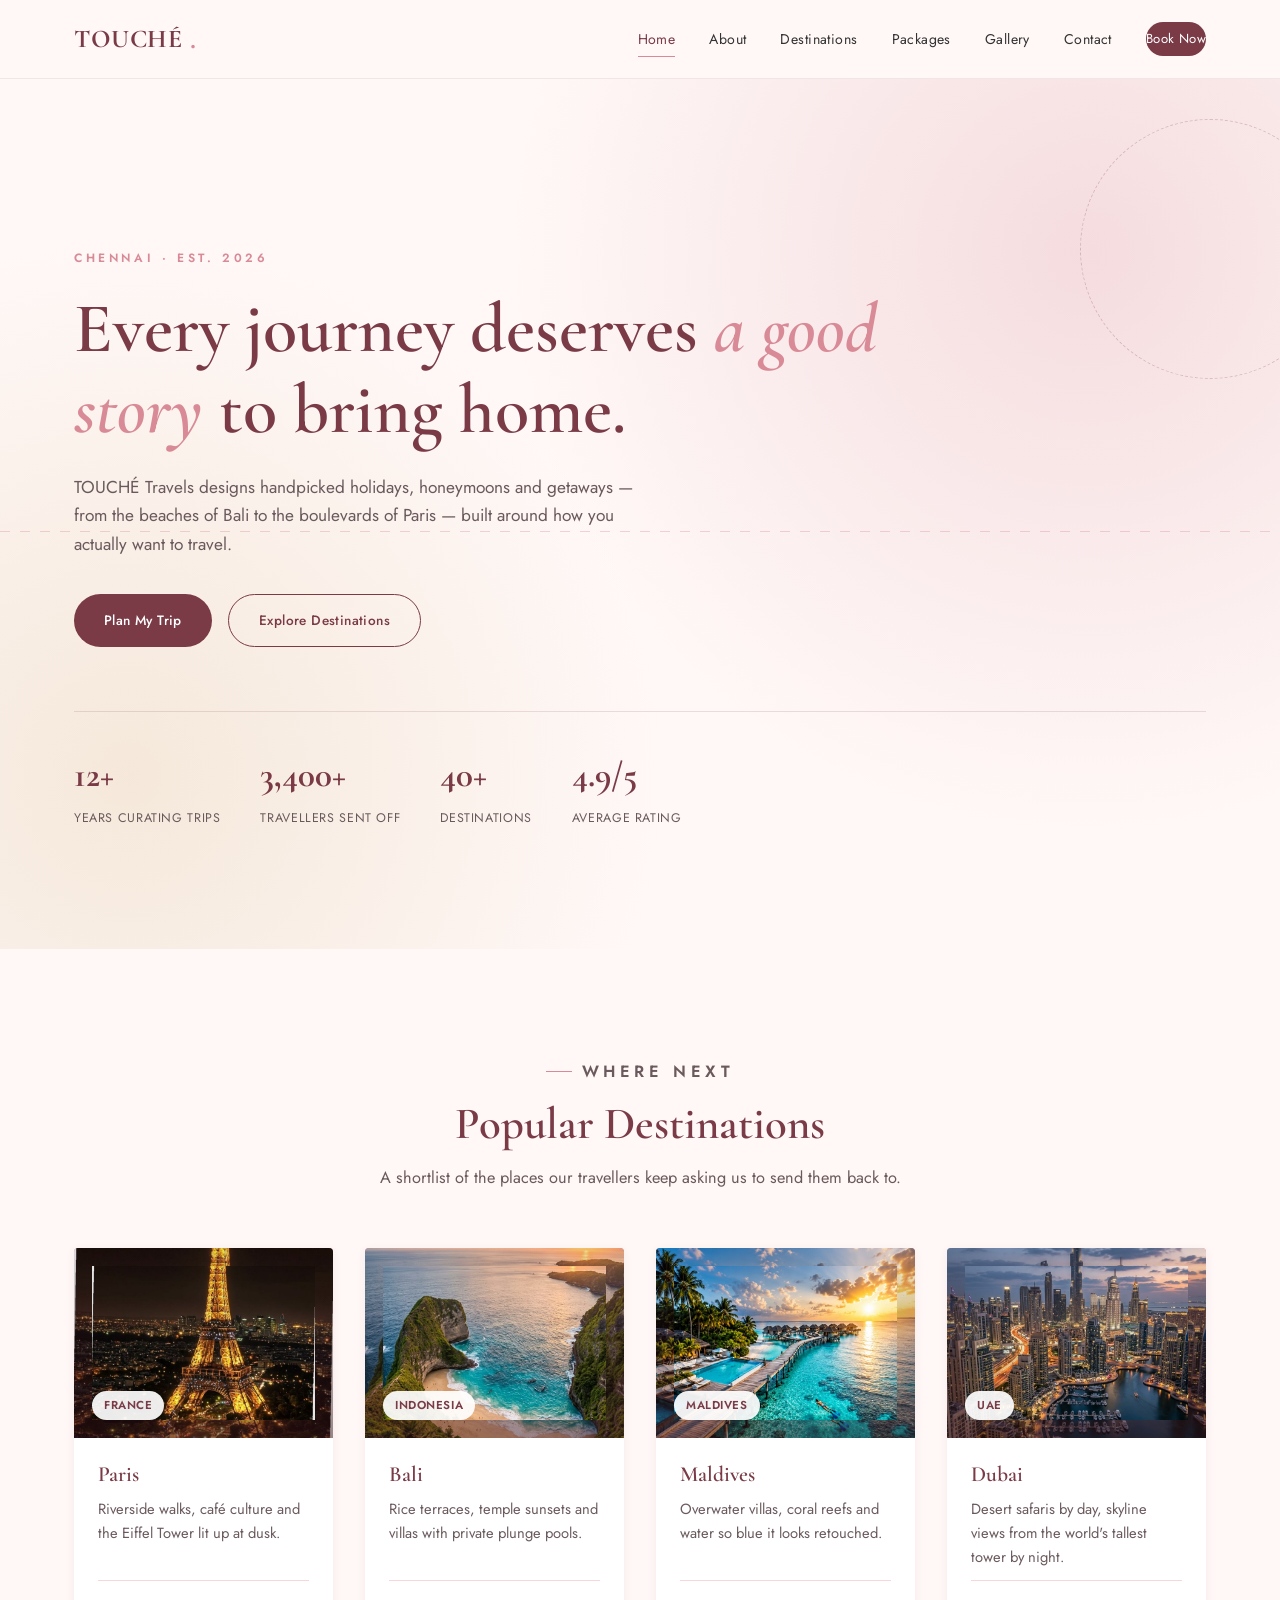
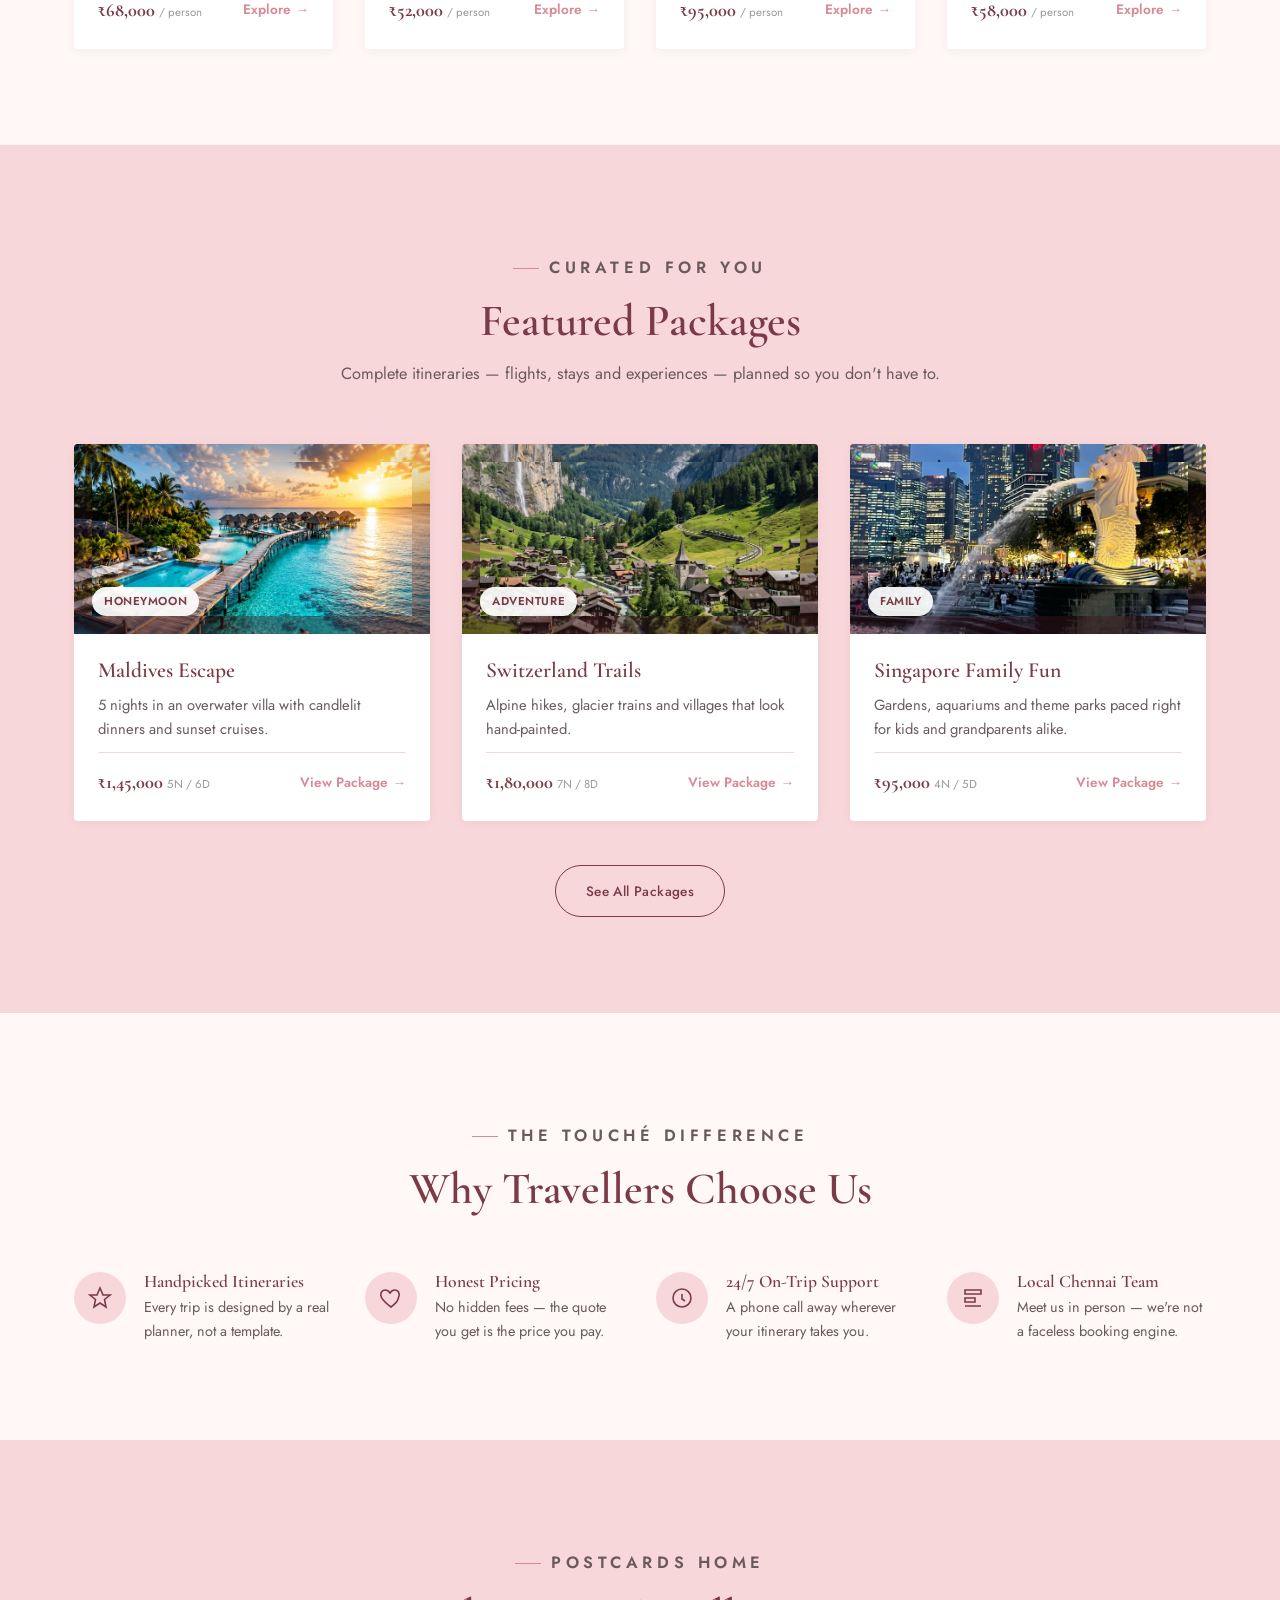
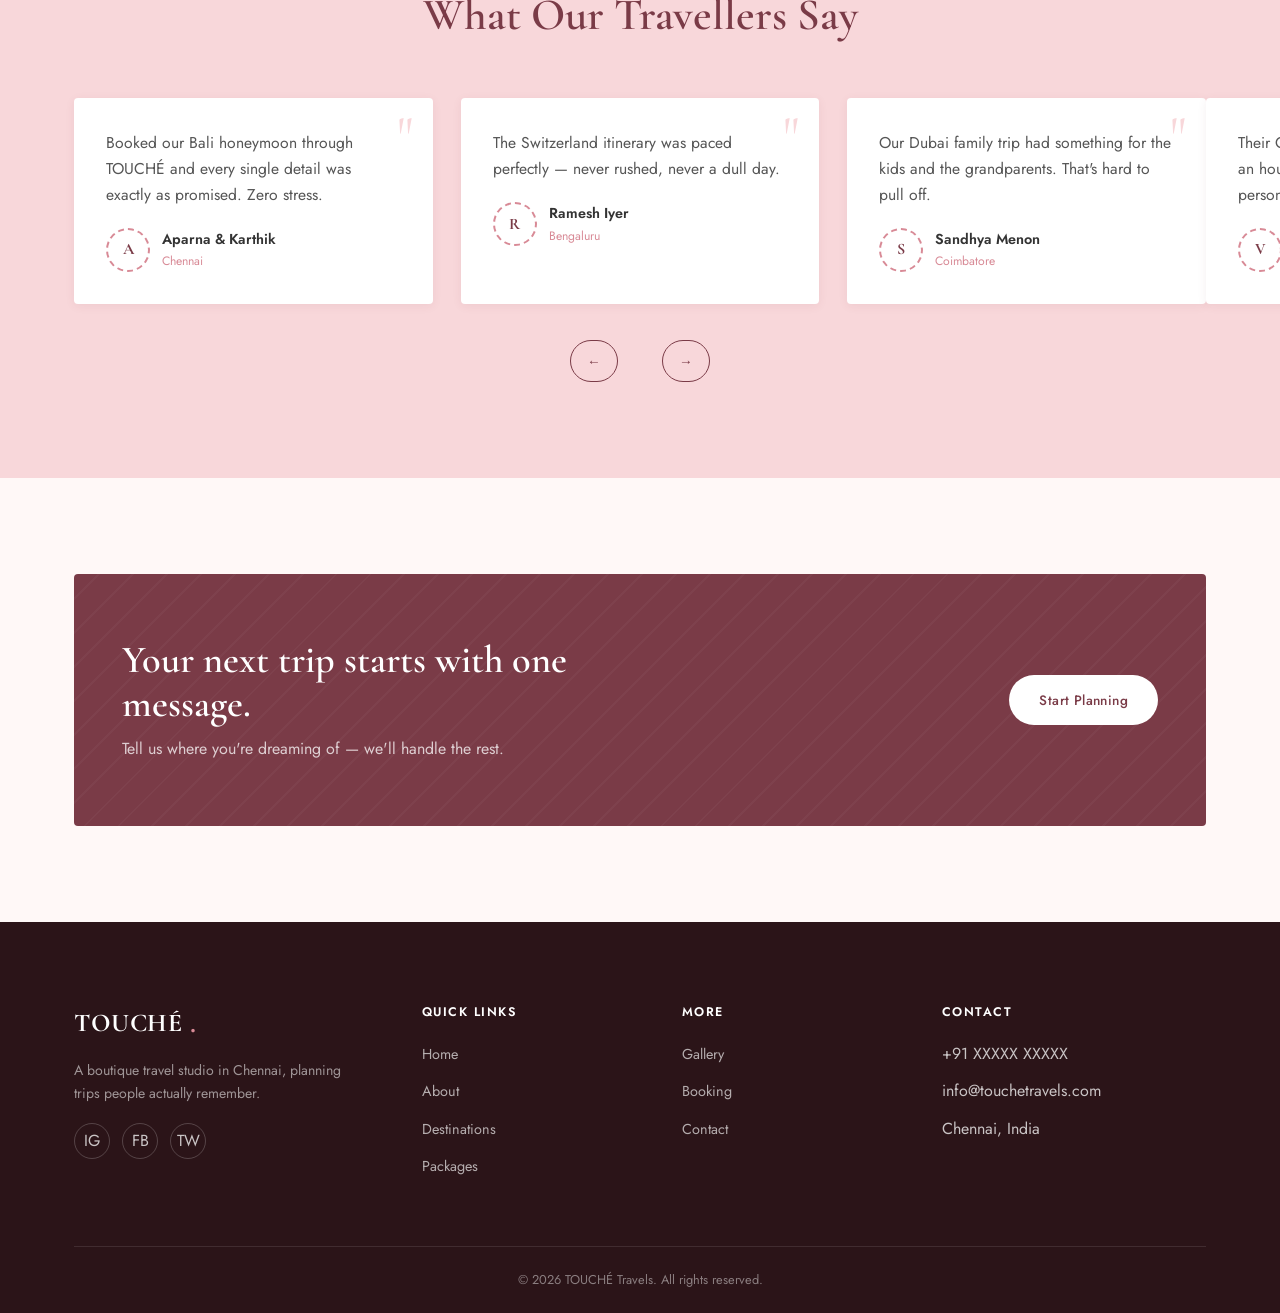
==== index.html @ 2dc29c68 "Final travel website project" ====
<!DOCTYPE html>
<html lang="en">
<head>
<meta charset="UTF-8">
<meta name="viewport" content="width=device-width, initial-scale=1.0">
<title>TOUCHÉ Travels — Boutique Travel Agency in Chennai</title>
<meta name="description" content="TOUCHÉ Travels is a boutique travel agency in Chennai crafting handpicked holidays, honeymoons and getaways to Paris, Bali, Maldives, Dubai and beyond.">
<meta name="keywords" content="travel agency Chennai, holiday packages, honeymoon packages, TOUCHÉ Travels, tour booking India">
<link rel="icon" href="data:,">
<link rel="stylesheet" href="css/style.css">
</head>
<body>

<!-- ===================== HEADER ===================== -->
<header class="site-header">
  <div class="nav-wrap">
    <a href="index.html" class="brand">TOUCHÉ<span class="accent-dot">.</span></a>
    <nav class="nav-links" id="navLinks">
      <a href="index.html">Home</a>
      <a href="about.html">About</a>
      <a href="destinations.html">Destinations</a>
      <a href="packages.html">Packages</a>
      <a href="gallery.html">Gallery</a>
      <a href="contact.html">Contact</a>
      <a href="booking.html" class="nav-cta">Book Now</a>
    </nav>
    <button class="menu-toggle" aria-label="Toggle menu" aria-expanded="false">
      <span></span><span></span><span></span>
    </button>
  </div>
</header>
<div class="nav-backdrop"></div>

<!-- ===================== HERO ===================== -->
<section class="hero">
  <div class="hero-flight-line"></div>
  <div class="hero-inner">
    <p class="hero-eyebrow">Chennai · Est. 2026</p>
    <h1>Every journey deserves <em>a good story</em> to bring home.</h1>
    <p class="lead">TOUCHÉ Travels designs handpicked holidays, honeymoons and getaways — from the beaches of Bali to the boulevards of Paris — built around how you actually want to travel.</p>
    <div class="hero-actions">
      <a href="booking.html" class="btn btn-primary">Plan My Trip</a>
      <a href="destinations.html" class="btn btn-outline">Explore Destinations</a>
    </div>
    <div class="stat-strip">
      <div class="stat-item"><div class="num">12+</div><div class="label">Years Curating Trips</div></div>
      <div class="stat-item"><div class="num">3,400+</div><div class="label">Travellers Sent Off</div></div>
      <div class="stat-item"><div class="num">40+</div><div class="label">Destinations</div></div>
      <div class="stat-item"><div class="num">4.9/5</div><div class="label">Average Rating</div></div>
    </div>
  </div>
</section>

<!-- ===================== POPULAR DESTINATIONS ===================== -->
<section id="destinations">
  <div class="container">
    <div class="section-head reveal">
      <p class="eyebrow">Where next</p>
      <h2>Popular Destinations</h2>
      <p>A shortlist of the places our travellers keep asking us to send them back to.</p>
    </div>
    <div class="grid grid-4">

      <div class="card reveal">
        <div class="card-media paris-img">
          <img src="images/Paris.jpg" alt="Eiffel Tower and Paris city skyline">
          <span class="tag">France</span>
        </div>
        <div class="card-body">
          <h3>Paris</h3>
          <p>Riverside walks, café culture and the Eiffel Tower lit up at dusk.</p>
          <div class="card-foot">
            <div class="price">₹68,000 <span>/ person</span></div>
            <a href="destinations.html" class="link-arrow">Explore →</a>
          </div>
        </div>
      </div>

      <div class="card reveal">
        <div class="card-media bali-img">
          <img src="images/Bali.jpg" alt="Rice terraces and temples in Bali">
          <span class="tag">Indonesia</span>
        </div>
        <div class="card-body">
          <h3>Bali</h3>
          <p>Rice terraces, temple sunsets and villas with private plunge pools.</p>
          <div class="card-foot">
            <div class="price">₹52,000 <span>/ person</span></div>
            <a href="destinations.html" class="link-arrow">Explore →</a>
          </div>
        </div>
      </div>

      <div class="card reveal">
        <div class="card-media maldives-img">
          <img src="images/Maldives.jpg" alt="Luxury overwater villas in the Maldives">
          <span class="tag">Maldives</span>
        </div>
        <div class="card-body">
          <h3>Maldives</h3>
          <p>Overwater villas, coral reefs and water so blue it looks retouched.</p>
          <div class="card-foot">
            <div class="price">₹95,000 <span>/ person</span></div>
            <a href="destinations.html" class="link-arrow">Explore →</a>
          </div>
        </div>
      </div>

      <div class="card reveal">
        <div class="card-media dubai-img">
          <img src="images/Dubai.jpg" alt="Dubai skyline with Burj Khalifa">
          <span class="tag">UAE</span>
        </div>
        <div class="card-body">
          <h3>Dubai</h3>
          <p>Desert safaris by day, skyline views from the world's tallest tower by night.</p>
          <div class="card-foot">
            <div class="price">₹58,000 <span>/ person</span></div>
            <a href="destinations.html" class="link-arrow">Explore →</a>
          </div>
        </div>
      </div>

    </div>
  </div>
</section>

<!-- ===================== FEATURED PACKAGES ===================== -->
<section class="section-alt">
  <div class="container">
    <div class="section-head reveal">
      <p class="eyebrow">Curated for you</p>
      <h2>Featured Packages</h2>
      <p>Complete itineraries — flights, stays and experiences — planned so you don't have to.</p>
    </div>
    <div class="grid grid-3">

      <div class="card reveal">
        <div class="card-media maldives-img">
          <img src="images/Maldives.jpg" alt="Maldives honeymoon overwater villa">
          <span class="tag">Honeymoon</span>
        </div>
        <div class="card-body">
          <h3>Maldives Escape</h3>
          <p>5 nights in an overwater villa with candlelit dinners and sunset cruises.</p>
          <div class="card-foot">
            <div class="price">₹1,45,000 <span>5N / 6D</span></div>
            <a href="packages.html" class="link-arrow">View Package →</a>
          </div>
        </div>
      </div>

      <div class="card reveal">
        <div class="card-media switzerland-img">
          <img src="images/Switzerland.jpg" alt="Snow-covered Swiss Alps and hiking trails">
          <span class="tag">Adventure</span>
        </div>
        <div class="card-body">
          <h3>Switzerland Trails</h3>
          <p>Alpine hikes, glacier trains and villages that look hand-painted.</p>
          <div class="card-foot">
            <div class="price">₹1,80,000 <span>7N / 8D</span></div>
            <a href="packages.html" class="link-arrow">View Package →</a>
          </div>
        </div>
      </div>

      <div class="card reveal">
        <div class="card-media singapore-img">
          <img src="images/Singapore.jpg" alt="Gardens by the Bay and Singapore skyline">
          <span class="tag">Family</span>
        </div>
        <div class="card-body">
          <h3>Singapore Family Fun</h3>
          <p>Gardens, aquariums and theme parks paced right for kids and grandparents alike.</p>
          <div class="card-foot">
            <div class="price">₹95,000 <span>4N / 5D</span></div>
            <a href="packages.html" class="link-arrow">View Package →</a>
          </div>
        </div>
      </div>

    </div>
    <div class="text-center mt-2xl reveal">
      <a href="packages.html" class="btn btn-outline">See All Packages</a>
    </div>
  </div>
</section>

<!-- ===================== WHY CHOOSE US ===================== -->
<section>
  <div class="container">
    <div class="section-head reveal">
      <p class="eyebrow">The TOUCHÉ difference</p>
      <h2>Why Travellers Choose Us</h2>
    </div>
    <div class="grid grid-4">
      <div class="feature reveal">
        <div class="feature-icon"><svg viewBox="0 0 24 24" fill="none" stroke="currentColor" stroke-width="1.6"><path d="M12 2l3 7h7l-5.5 4.5L18 21l-6-4-6 4 1.5-7.5L2 9h7z"/></svg></div>
        <div><h4>Handpicked Itineraries</h4><p>Every trip is designed by a real planner, not a template.</p></div>
      </div>
      <div class="feature reveal">
        <div class="feature-icon"><svg viewBox="0 0 24 24" fill="none" stroke="currentColor" stroke-width="1.6"><path d="M12 21s-7-5.2-9.5-9.4C.7 8 2.4 4 6.3 4c2 0 3.6 1.2 4.7 3 1.1-1.8 2.7-3 4.7-3 3.9 0 5.6 4 3.8 7.6C19 15.8 12 21 12 21z"/></svg></div>
        <div><h4>Honest Pricing</h4><p>No hidden fees — the quote you get is the price you pay.</p></div>
      </div>
      <div class="feature reveal">
        <div class="feature-icon"><svg viewBox="0 0 24 24" fill="none" stroke="currentColor" stroke-width="1.6"><path d="M12 8v5l3 2M21 12a9 9 0 1 1-18 0 9 9 0 0 1 18 0z"/></svg></div>
        <div><h4>24/7 On-Trip Support</h4><p>A phone call away wherever your itinerary takes you.</p></div>
      </div>
      <div class="feature reveal">
        <div class="feature-icon"><svg viewBox="0 0 24 24" fill="none" stroke="currentColor" stroke-width="1.6"><path d="M4 4h16v4H4zM4 12h10v4H4zM4 20h16v0"/></svg></div>
        <div><h4>Local Chennai Team</h4><p>Meet us in person — we're not a faceless booking engine.</p></div>
      </div>
    </div>
  </div>
</section>

<!-- ===================== TESTIMONIALS ===================== -->
<section class="section-alt">
  <div class="container">
    <div class="section-head reveal">
      <p class="eyebrow">Postcards home</p>
      <h2>What Our Travellers Say</h2>
    </div>

    <div class="testimonial-slider reveal">
      <div class="slider-track">

        <div class="slide-group">
          <div class="testimonial-card">
            <span class="quote-mark">"</span>
            <p>Booked our Bali honeymoon through TOUCHÉ and every single detail was exactly as promised. Zero stress.</p>
            <div class="testimonial-person">
              <div class="avatar-ring">A</div>
              <div><div class="name">Aparna &amp; Karthik</div><div class="place">Chennai</div></div>
            </div>
          </div>
          <div class="testimonial-card">
            <span class="quote-mark">"</span>
            <p>The Switzerland itinerary was paced perfectly — never rushed, never a dull day.</p>
            <div class="testimonial-person">
              <div class="avatar-ring">R</div>
              <div><div class="name">Ramesh Iyer</div><div class="place">Bengaluru</div></div>
            </div>
          </div>
          <div class="testimonial-card">
            <span class="quote-mark">"</span>
            <p>Our Dubai family trip had something for the kids and the grandparents. That's hard to pull off.</p>
            <div class="testimonial-person">
              <div class="avatar-ring">S</div>
              <div><div class="name">Sandhya Menon</div><div class="place">Coimbatore</div></div>
            </div>
          </div>
        </div>

        <div class="slide-group">
          <div class="testimonial-card">
            <span class="quote-mark">"</span>
            <p>Their Chennai office actually sat with us for an hour to plan the Paris route. Felt personal.</p>
            <div class="testimonial-person">
              <div class="avatar-ring">V</div>
              <div><div class="name">Vikram Rao</div><div class="place">Chennai</div></div>
            </div>
          </div>
          <div class="testimonial-card">
            <span class="quote-mark">"</span>
            <p>Support team picked up within minutes when our connecting flight got delayed in Singapore.</p>
            <div class="testimonial-person">
              <div class="avatar-ring">N</div>
              <div><div class="name">Nithya Prakash</div><div class="place">Madurai</div></div>
            </div>
          </div>
          <div class="testimonial-card">
            <span class="quote-mark">"</span>
            <p>Maldives overwater villa looked exactly like the photos they showed us. No surprises.</p>
            <div class="testimonial-person">
              <div class="avatar-ring">D</div>
              <div><div class="name">Divya &amp; Arjun</div><div class="place">Hyderabad</div></div>
            </div>
          </div>
        </div>

      </div>
      <div class="slide-controls">
        <button class="slide-prev btn-outline btn slide-nav-btn">←</button>
        <div class="slide-dots"></div>
        <button class="slide-next btn-outline btn slide-nav-btn">→</button>
      </div>
    </div>
  </div>
</section>

<!-- ===================== CTA ===================== -->
<section>
  <div class="container">
    <div class="cta-banner reveal">
      <div>
        <h2>Your next trip starts with one message.</h2>
        <p>Tell us where you're dreaming of — we'll handle the rest.</p>
      </div>
      <a href="booking.html" class="btn btn-light">Start Planning</a>
    </div>
  </div>
</section>

<!-- ===================== FOOTER ===================== -->
<footer class="site-footer">
  <div class="container">
    <div class="footer-grid">
      <div class="footer-brand">
        <a href="index.html" class="brand">TOUCHÉ<span class="accent-dot text-gold">.</span></a>
        <p>A boutique travel studio in Chennai, planning trips people actually remember.</p>
        <div class="footer-social">
          <a href="#" aria-label="Instagram">IG</a>
          <a href="#" aria-label="Facebook">FB</a>
          <a href="#" aria-label="Twitter">TW</a>
        </div>
      </div>
      <div class="footer-col">
        <h5>Quick Links</h5>
        <ul>
          <li><a href="index.html">Home</a></li>
          <li><a href="about.html">About</a></li>
          <li><a href="destinations.html">Destinations</a></li>
          <li><a href="packages.html">Packages</a></li>
        </ul>
      </div>
      <div class="footer-col">
        <h5>More</h5>
        <ul>
          <li><a href="gallery.html">Gallery</a></li>
          <li><a href="booking.html">Booking</a></li>
          <li><a href="contact.html">Contact</a></li>
        </ul>
      </div>
      <div class="footer-col">
        <h5>Contact</h5>
        <ul>
          <li>+91 XXXXX XXXXX</li>
          <li>info@touchetravels.com</li>
          <li>Chennai, India</li>
        </ul>
      </div>
    </div>
    <div class="footer-bottom">© <span data-year>2026</span> TOUCHÉ Travels. All rights reserved.</div>
  </div>
</footer>

<button class="scroll-top" aria-label="Scroll to top">↑</button>
<script src="js/script.js"></script>
</body>
</html>
---- css/style.css ----
/* ===========================================================
   TOUCHÉ TRAVELS — shared stylesheet
   Design tokens: blush pink palette + postmark/passport motif
=========================================================== */

@import url('https://fonts.googleapis.com/css2?family=Cormorant+Garamond:ital,wght@0,400;0,500;0,600;0,700;1,500&family=Jost:wght@300;400;500;600&display=swap');

:root{
  --bg:            #FFF8F7;
  --pink:          #D88A96;
  --pink-light:    #F8D7DA;
  --rosewood:      #7A3B47;
  --gold:          #C9A15A;
  --text:          #333333;
  --white:         #FFFFFF;

  --font-display:  'Cormorant Garamond', serif;
  --font-body:     'Jost', sans-serif;

  --radius:        4px;
  --shadow-sm:     0 2px 10px rgba(122,59,71,0.08);
  --shadow-md:     0 10px 30px rgba(122,59,71,0.14);
  --max-width:     1180px;
}

/* ---------- reset ---------- */
*, *::before, *::after{ box-sizing:border-box; margin:0; padding:0; }
html{ scroll-behavior:smooth; }
body{
  font-family:var(--font-body);
  color:var(--text);
  background:var(--bg);
  line-height:1.65;
  -webkit-font-smoothing:antialiased;
  overflow-x:hidden;
}
img{ max-width:100%; display:block; }
a{ color:inherit; text-decoration:none; }
ul{ list-style:none; }
button{ font-family:inherit; cursor:pointer; border:none; background:none; }
h1,h2,h3,h4{ font-family:var(--font-display); font-weight:600; color:var(--rosewood); line-height:1.15; }
.container{ max-width:var(--max-width); margin:0 auto; padding:0 24px; }

:focus-visible{ outline:2px solid var(--rosewood); outline-offset:3px; }

@media (prefers-reduced-motion: reduce){
  *{ animation-duration:0.001ms !important; animation-iteration-count:1 !important; transition-duration:0.001ms !important; scroll-behavior:auto !important; }
}

/* ---------- eyebrow / labels ---------- */
.eyebrow{
  display:inline-flex; align-items:center; gap:10px;
  font-family:var(--font-body); font-size:0.72rem; letter-spacing:0.28em;
  text-transform:uppercase; color:var(--pink); font-weight:600; margin-bottom:14px;
}
.eyebrow::before{ content:""; width:26px; height:1px; background:var(--pink); display:inline-block; }

.section-head{ text-align:center; max-width:640px; margin:0 auto 56px; }
.section-head h2{ font-size:clamp(2rem, 4vw, 2.8rem); }
.section-head p{ color:#6b5a5d; margin-top:14px; font-size:1.02rem; }

section{ padding:96px 0; position:relative; }

/* ===========================================================
   POSTMARK / STAMP SIGNATURE ELEMENT
=========================================================== */
.stamp{
  position:relative;
  width:92px; height:92px;
  border-radius:50%;
  border:2px dashed var(--rosewood);
  display:flex; align-items:center; justify-content:center;
  flex-direction:column;
  color:var(--rosewood);
  font-family:var(--font-display);
  transform:rotate(-8deg);
  flex-shrink:0;
  background:var(--bg);
}
.stamp::before{
  content:"";
  position:absolute; inset:6px;
  border:1px solid var(--rosewood);
  border-radius:50%;
  opacity:0.5;
}
.stamp .stamp-value{ font-size:1.3rem; font-weight:700; line-height:1; }
.stamp .stamp-label{ font-size:0.55rem; letter-spacing:0.12em; text-transform:uppercase; margin-top:2px; }

/* scalloped postcard edge, used on destination/gallery cards */
.scallop-edge{
  height:12px; width:100%;
  background-image: radial-gradient(circle at 8px 0, transparent 8px, var(--white) 8px);
  background-size: 16px 16px;
  background-repeat: repeat-x;
}

/* ===========================================================
   HEADER / NAV
=========================================================== */
.site-header{
  position:sticky; top:0; z-index:200;
  background:rgba(255,248,247,0.92);
  backdrop-filter:blur(10px);
  border-bottom:1px solid rgba(122,59,71,0.1);
}
.nav-wrap{
  display:flex; align-items:center; justify-content:space-between;
  padding:18px 24px; max-width:var(--max-width); margin:0 auto;
}
.brand{
  font-family:var(--font-display); font-size:1.6rem; font-weight:700;
  color:var(--rosewood); letter-spacing:0.02em;
  display:flex; align-items:center; gap:8px;
}
.brand .accent-dot{ color:var(--pink); font-size:1.8rem; line-height:0; }

.nav-links{ display:flex; gap:34px; align-items:center; }
.nav-links a{
  font-size:0.88rem; letter-spacing:0.03em; color:var(--text);
  position:relative; padding:6px 0; transition:color .25s ease;
}
.nav-links a::after{
  content:""; position:absolute; left:0; bottom:0; width:0; height:1px;
  background:var(--pink); transition:width .25s ease;
}
.nav-links a:hover, .nav-links a.active{ color:var(--rosewood); }
.nav-links a:hover::after, .nav-links a.active::after{ width:100%; }

.nav-cta{
  background:var(--rosewood); color:var(--white) !important;
  padding:10px 22px; border-radius:30px; font-size:0.82rem !important;
  transition:background .25s ease, transform .25s ease;
}
.nav-cta:hover{ background:var(--pink); transform:translateY(-2px); }
.nav-cta::after{ display:none; }

.menu-toggle{
  display:none; flex-direction:column; gap:5px; z-index:210;
}
.menu-toggle span{ width:24px; height:2px; background:var(--rosewood); display:block; transition:.3s; }

@media (max-width: 880px){
  .menu-toggle{ display:flex; }
  .nav-links{
    position:fixed; inset:0 0 0 auto; width:min(78vw, 320px); height:100vh;
    background:var(--white); flex-direction:column; align-items:flex-start;
    padding:100px 32px 40px; gap:26px; transform:translateX(100%);
    transition:transform .35s ease; box-shadow:var(--shadow-md);
  }
  .nav-links.open{ transform:translateX(0); }
  .nav-backdrop{
    position:fixed; inset:0; background:rgba(51,51,51,0.35); z-index:190;
    opacity:0; pointer-events:none; transition:opacity .3s ease;
  }
  .nav-backdrop.show{ opacity:1; pointer-events:auto; }
  .menu-toggle.is-open span:nth-child(1){ transform:translateY(7px) rotate(45deg); }
  .menu-toggle.is-open span:nth-child(2){ opacity:0; }
  .menu-toggle.is-open span:nth-child(3){ transform:translateY(-7px) rotate(-45deg); }
}

/* ===========================================================
   BUTTONS
=========================================================== */
.btn{
  display:inline-flex; align-items:center; gap:10px;
  padding:14px 30px; border-radius:30px; font-size:0.85rem;
  letter-spacing:0.03em; font-weight:500; transition:transform .25s ease, box-shadow .25s ease, background .25s ease;
}
.btn-primary{ background:var(--rosewood); color:var(--white); }
.btn-primary:hover{ background:var(--pink); transform:translateY(-3px); box-shadow:var(--shadow-md); }
.btn-outline{ border:1px solid var(--rosewood); color:var(--rosewood); }
.btn-outline:hover{ background:var(--rosewood); color:var(--white); transform:translateY(-3px); }
.btn-light{ background:var(--white); color:var(--rosewood); }
.btn-light:hover{ background:var(--gold); color:var(--white); transform:translateY(-3px); }

/* ===========================================================
   HERO (generic, reused with modifier classes per page)
=========================================================== */
.hero{
  position:relative; padding:170px 0 120px;
  background:
    radial-gradient(circle at 85% 20%, rgba(216,138,150,0.25), transparent 45%),
    radial-gradient(circle at 10% 80%, rgba(201,161,90,0.18), transparent 40%),
    var(--bg);
  overflow:hidden;
}
.hero::after{
  content:""; position:absolute; right:-60px; top:40px; width:260px; height:260px;
  border:1px dashed rgba(122,59,71,0.25); border-radius:50%;
}
.hero-inner{ max-width:var(--max-width); margin:0 auto; padding:0 24px; position:relative; z-index:2; }
.hero-flight-line{
  position:absolute; left:0; right:0; top:52%; height:1px;
  background:repeating-linear-gradient(90deg, var(--pink) 0 10px, transparent 10px 20px);
  opacity:0.35; z-index:1;
}
.hero-eyebrow{ font-family:var(--font-body); letter-spacing:0.3em; text-transform:uppercase; font-size:0.75rem; color:var(--pink); font-weight:600; margin-bottom:20px; }
.hero h1{ font-size:clamp(2.6rem, 6vw, 4.4rem); max-width:820px; }
.hero h1 em{ font-style:italic; color:var(--pink); }
.hero p.lead{ max-width:560px; margin-top:22px; font-size:1.08rem; color:#6b5a5d; }
.hero-actions{ display:flex; gap:16px; margin-top:36px; flex-wrap:wrap; }
.hero-small{ padding:120px 0 80px; }
.hero-small h1{ font-size:clamp(2.2rem, 5vw, 3.2rem); }

/* stat / trust strip under hero */
.stat-strip{
  display:flex; flex-wrap:wrap; gap:40px; margin-top:64px;
  border-top:1px solid rgba(122,59,71,0.15); padding-top:34px;
}
.stat-item .num{ font-family:var(--font-display); font-size:2.2rem; color:var(--rosewood); font-weight:700; }
.stat-item .label{ font-size:0.78rem; letter-spacing:0.05em; color:#6b5a5d; text-transform:uppercase; margin-top:4px; }

/* ===========================================================
   CARDS — destinations / packages / team / testimonials
=========================================================== */
.grid{ display:grid; gap:32px; }
.grid-3{ grid-template-columns:repeat(3, 1fr); }
.grid-2{ grid-template-columns:repeat(2, 1fr); }
.grid-4{ grid-template-columns:repeat(4, 1fr); }

.card{
  background:var(--white); border-radius:var(--radius); overflow:hidden;
  box-shadow:var(--shadow-sm); transition:transform .3s ease, box-shadow .3s ease;
  display:flex; flex-direction:column;
}
.card:hover{ transform:translateY(-8px); box-shadow:var(--shadow-md); }

.card-media{
  height:190px; position:relative; display:flex; align-items:flex-end;
  padding:18px; overflow:hidden;
}
.card-media img{
  width:100%;
  height:100%;
  object-fit:cover;
  display:block;
}
.card-media .place-icon{
  position:absolute; inset:0; display:flex; align-items:center; justify-content:center;
  opacity:0.9;
}
.card-media .place-icon svg{ width:64px; height:64px; }

.card-media .tag{
  position:absolute;
  bottom:18px;
  left:18px;
  z-index:2;
  background:rgba(255,255,255,0.92);
  color:var(--rosewood);
  font-size:0.72rem;
  letter-spacing:0.05em;
  text-transform:uppercase;
  padding:5px 12px;
  border-radius:20px;
  font-weight:600;
}

/* palette rotation for destination art */
/* ---------- destination photos (each destination owns its own class —
   changing one image never affects any other card, page, or the team) ---------- */
.paris-img,
.bali-img,
.goa-img,
.maldives-img,
.dubai-img,
.singapore-img,
.switzerland-img,
.kashmir-img,
.japan-img,
.italy-img,
.thailand-img{
  background-color:var(--pink);            /* fallback color while the photo loads / if it's missing */
  background-size:cover;
  background-position:center;
  background-repeat:no-repeat;
}
.paris-img{        background-image:linear-gradient(180deg, rgba(58,20,26,0.05), rgba(58,20,26,0.45)), url("../images/Paris.jpg"); }
.bali-img{          background-image:linear-gradient(180deg, rgba(58,20,26,0.05), rgba(58,20,26,0.45)), url("../images/Bali.jpg"); }
.goa-img{            background-image:linear-gradient(180deg, rgba(58,20,26,0.05), rgba(58,20,26,0.45)), url("../images/Goa.jpg"); }
.maldives-img{  background-image:linear-gradient(180deg, rgba(58,20,26,0.05), rgba(58,20,26,0.45)), url("../images/Maldives.jpg"); }
.dubai-img{        background-image:linear-gradient(180deg, rgba(58,20,26,0.05), rgba(58,20,26,0.45)), url("../images/Dubai.jpg"); }
.singapore-img{ background-image:linear-gradient(180deg, rgba(58,20,26,0.05), rgba(58,20,26,0.45)), url("../images/Singapore.jpg"); }
.switzerland-img{ background-image:linear-gradient(180deg, rgba(58,20,26,0.05), rgba(58,20,26,0.45)), url("../images/Switzerland.jpg"); }
.kashmir-img{  background-image:linear-gradient(180deg, rgba(58,20,26,0.05), rgba(58,20,26,0.45)), url("../images/Kashmir.jpg"); }
.japan-img{        background-image:linear-gradient(180deg, rgba(58,20,26,0.05), rgba(58,20,26,0.45)), url("../images/Japan.jpg"); }
.italy-img{          background-image:linear-gradient(180deg, rgba(58,20,26,0.05), rgba(58,20,26,0.45)), url("../images/Italy.jpg"); }
.thailand-img{  background-image:linear-gradient(180deg, rgba(58,20,26,0.05), rgba(58,20,26,0.45)), url("../images/Thailand.jpg"); }

.card-body{ padding:24px; display:flex; flex-direction:column; gap:10px; flex:1; }
.card-body h3{ font-size:1.35rem; }
.card-body p{ color:#6b5a5d; font-size:0.92rem; flex:1; }
.card-foot{
  display:flex; align-items:center; justify-content:space-between;
  padding-top:14px; border-top:1px solid var(--pink-light);
}
.price{ font-family:var(--font-display); color:var(--rosewood); font-size:1.15rem; font-weight:700; }
.price span{ font-family:var(--font-body); font-size:0.72rem; color:#999; font-weight:400; }
.link-arrow{ font-size:0.85rem; color:var(--pink); font-weight:600; display:inline-flex; align-items:center; gap:6px; transition:gap .25s ease; }
.link-arrow:hover{ gap:10px; }

/* postcard style for gallery */
.postcard{
  background:var(--white); box-shadow:var(--shadow-sm); border-radius:2px;
  overflow:hidden; transition:transform .3s ease, box-shadow .3s ease;
  position:relative;
}
.postcard:hover{ transform:rotate(-1deg) translateY(-6px); box-shadow:var(--shadow-md); }
.postcard .art{ height:230px; position:relative; }
.postcard .art .place-icon{ position:absolute; inset:0; display:flex; align-items:center; justify-content:center; }
.postcard .art .place-icon svg{ width:70px; height:70px; }
.postcard .caption{ padding:16px 18px; display:flex; align-items:center; justify-content:space-between; }
.postcard .caption h4{ font-size:1.1rem; color:var(--rosewood); }
.postcard .caption span{ font-size:0.7rem; letter-spacing:0.08em; text-transform:uppercase; color:var(--pink); }

/* ===========================================================
   WHY CHOOSE US / FEATURES
=========================================================== */
.feature{ display:flex; gap:18px; align-items:flex-start; }
.feature-icon{
  width:52px; height:52px; border-radius:50%; background:var(--pink-light);
  display:flex; align-items:center; justify-content:center; flex-shrink:0; color:var(--rosewood);
}
.feature-icon svg{ width:24px; height:24px; }
.feature h4{ font-size:1.1rem; margin-bottom:4px; }
.feature p{ font-size:0.9rem; color:#6b5a5d; }

/* alternating section background */
.section-alt{ background:var(--pink-light); }
.section-rosewood{ background:var(--rosewood); color:var(--white); }
.section-rosewood h2, .section-rosewood h3{ color:var(--white); }
.section-rosewood p{ color:rgba(255,255,255,0.8); }

/* ===========================================================
   TESTIMONIALS
=========================================================== */
.testimonial-card{
  background:var(--white); border-radius:var(--radius); padding:32px;
  box-shadow:var(--shadow-sm); position:relative;
}
.testimonial-card .quote-mark{
  font-family:var(--font-display); font-size:3.5rem; color:var(--pink-light);
  position:absolute; top:10px; right:20px; line-height:1;
}
.testimonial-card p{ font-size:0.98rem; color:#555; margin-bottom:20px; position:relative; z-index:1; }
.testimonial-person{ display:flex; align-items:center; gap:12px; }
.avatar-ring{
  width:44px; height:44px; border-radius:50%; border:2px dashed var(--pink);
  display:flex; align-items:center; justify-content:center;
  font-family:var(--font-display); font-weight:700; color:var(--rosewood);
}
.testimonial-person .name{ font-weight:600; font-size:0.9rem; }
.testimonial-person .place{ font-size:0.76rem; color:var(--pink); }

/* ===========================================================
   CTA BANNER
=========================================================== */
.cta-banner{
  background:var(--rosewood); border-radius:var(--radius); padding:64px 48px;
  display:flex; align-items:center; justify-content:space-between; gap:32px;
  flex-wrap:wrap; position:relative; overflow:hidden;
}
.cta-banner::before{
  content:""; position:absolute; inset:0;
  background:repeating-linear-gradient(-45deg, rgba(255,255,255,0.03) 0 2px, transparent 2px 24px);
}
.cta-banner h2{ color:var(--white); font-size:clamp(1.7rem,3.5vw,2.4rem); max-width:480px; position:relative; }
.cta-banner p{ color:rgba(255,255,255,0.75); margin-top:10px; position:relative; }
.cta-banner .btn{ position:relative; }

/* ===========================================================
   FOOTER
=========================================================== */
.site-footer{ background:#2b1418; color:rgba(255,255,255,0.75); padding:80px 0 0; }
.footer-grid{ display:grid; grid-template-columns:1.4fr 1fr 1fr 1.2fr; gap:40px; padding-bottom:56px; }
.footer-brand .brand{ color:var(--white); }
.footer-brand p{ margin-top:14px; font-size:0.88rem; max-width:280px; color:rgba(255,255,255,0.55); }
.footer-col h5{ color:var(--white); font-family:var(--font-body); font-size:0.78rem; letter-spacing:0.12em; text-transform:uppercase; margin-bottom:18px; font-weight:600; }
.footer-col ul li{ margin-bottom:11px; }
.footer-col a{ font-size:0.9rem; color:rgba(255,255,255,0.65); transition:color .2s ease, padding-left .2s ease; }
.footer-col a:hover{ color:var(--gold); padding-left:4px; }
.footer-social{ display:flex; gap:12px; margin-top:18px; }
.footer-social a{
  width:36px; height:36px; border:1px solid rgba(255,255,255,0.2); border-radius:50%;
  display:flex; align-items:center; justify-content:center;
}
.footer-social a:hover{ border-color:var(--gold); color:var(--gold); }
.footer-bottom{
  border-top:1px solid rgba(255,255,255,0.1); padding:22px 0; text-align:center;
  font-size:0.8rem; color:rgba(255,255,255,0.45);
}

/* ===========================================================
   SCROLL TO TOP
=========================================================== */
.scroll-top{
  position:fixed; bottom:28px; right:28px; width:46px; height:46px; border-radius:50%;
  background:var(--rosewood); color:var(--white); display:flex; align-items:center; justify-content:center;
  opacity:0; pointer-events:none; transform:translateY(12px); transition:all .3s ease; z-index:150;
  box-shadow:var(--shadow-md);
}
.scroll-top.show{ opacity:1; pointer-events:auto; transform:translateY(0); }
.scroll-top:hover{ background:var(--pink); }

/* ===========================================================
   GENERIC PAGE / FORM STYLES
=========================================================== */
.breadcrumb{ font-size:0.82rem; color:var(--pink); margin-top:16px; }
.breadcrumb a{ color:var(--rosewood); }
.breadcrumb span{ margin:0 6px; color:var(--pink); }

.filter-bar{ display:flex; gap:12px; flex-wrap:wrap; justify-content:center; margin-bottom:48px; }
.filter-btn{
  padding:10px 22px; border-radius:30px; border:1px solid var(--pink); font-size:0.82rem;
  color:var(--rosewood); transition:all .25s ease;
}
.filter-btn:hover, .filter-btn.active{ background:var(--rosewood); border-color:var(--rosewood); color:var(--white); }

.form-card{ background:var(--white); border-radius:var(--radius); box-shadow:var(--shadow-md); padding:48px; }
.form-grid{ display:grid; grid-template-columns:1fr 1fr; gap:22px; }
.form-group{ display:flex; flex-direction:column; gap:8px; }
.form-group.full{ grid-column:1 / -1; }
.form-group label{ font-size:0.82rem; font-weight:500; color:var(--rosewood); }
.form-group label .req{ color:var(--pink); }
.form-group input, .form-group select, .form-group textarea{
  padding:13px 16px; border:1px solid #e8d6d9; border-radius:var(--radius);
  font-family:var(--font-body); font-size:0.92rem; background:var(--bg); transition:border-color .25s ease;
}
.form-group input:focus, .form-group select:focus, .form-group textarea:focus{
  outline:none; border-color:var(--pink);
}
.form-group.error input, .form-group.error select, .form-group.error textarea{ border-color:#c0392b; }
.error-msg{ font-size:0.76rem; color:#c0392b; min-height:14px; }
.form-note{ font-size:0.8rem; color:#999; margin-top:6px; }
.form-success{
  display:none; background:var(--pink-light); border-radius:var(--radius); padding:18px 22px;
  color:var(--rosewood); font-size:0.9rem; margin-top:20px; align-items:center; gap:10px;
}
.form-success.show{ display:flex; }

.info-card{ display:flex; gap:16px; align-items:flex-start; padding:22px 0; border-bottom:1px solid var(--pink-light); }
.info-card:last-child{ border-bottom:none; }

.map-frame{ border-radius:var(--radius); overflow:hidden; box-shadow:var(--shadow-sm); height:100%; min-height:320px; }

/* team */
.team-card{ text-align:center; }
.team-avatar{
  width:110px; height:110px; border-radius:50%; margin:0 auto 18px; display:flex; align-items:center;
  justify-content:center; color:var(--white); font-family:var(--font-display); font-size:1.8rem; font-weight:700;
}
.team-card h4{ font-size:1.15rem; color:var(--rosewood); }
.team-card .role{ font-size:0.8rem; color:var(--pink); letter-spacing:0.04em; text-transform:uppercase; margin-top:2px; }

/* team avatar colors — completely separate from destination photo classes,
   so team members never accidentally display a destination image */
.avatar-a{ background:linear-gradient(135deg,#D88A96,#7A3B47); }
.avatar-b{ background:linear-gradient(135deg,#C9A15A,#7A3B47); }
.avatar-c{ background:linear-gradient(135deg,#7A3B47,#a45a68); }
.avatar-d{ background:linear-gradient(135deg,#e8cf9f,#D88A96); }

/* mission/vision */
.mv-card{ background:var(--white); border-radius:var(--radius); padding:36px; box-shadow:var(--shadow-sm); }
.mv-card .stamp{ margin-bottom:20px; }

/* reveal-on-scroll (JS toggles .in-view) */
.reveal{ opacity:0; transform:translateY(26px); transition:opacity .7s ease, transform .7s ease; }
.reveal.in-view{ opacity:1; transform:translateY(0); }

/* ===========================================================
   UTILITIES (replace one-off inline styles)
=========================================================== */
/* text color */
.text-muted{ color:#6b5a5d; }
.text-gold{ color:var(--gold); }
.text-pink{ color:var(--pink); }
.text-white-70{ color:rgba(255,255,255,0.7); }

/* backgrounds */
.bg-pink-light{ background:var(--pink-light); }
.bg-rosewood{ background:var(--rosewood); }
.bg-white-solid{ background:var(--white); }

/* layout / flex */
.flex-col{ display:flex; flex-direction:column; }
.items-center{ align-items:center; }
.justify-center{ justify-content:center; }
.justify-between{ justify-content:space-between; }
.text-center{ text-align:center; }
.w-100{ width:100%; }
.no-border-top{ border-top:none; padding-top:0; }
.border-0{ border:0; }
.d-block{ display:block; }

/* gap scale */
.gap-sm{ gap:8px; }
.gap-md{ gap:18px; }
.gap-lg{ gap:28px; }
.gap-xl{ gap:48px; }
.gap-2xl{ gap:60px; }

/* margin-top scale */
.mt-sm{ margin-top:8px; }
.mt-md{ margin-top:16px; }
.mt-lg{ margin-top:22px; }
.mt-xl{ margin-top:36px; }
.mt-2xl{ margin-top:44px; }

/* margin-bottom scale */
.mb-sm{ margin-bottom:8px; }
.mb-md{ margin-bottom:10px; }
.mb-lg{ margin-bottom:16px; }
.mb-xl{ margin-bottom:18px; }
.mb-2xl{ margin-bottom:26px; }
.mb-3xl{ margin-bottom:28px; }

/* one-off heading / text sizes reused across pages */
.heading-lg{ font-size:2.2rem; }
.heading-md{ font-size:1.7rem; }
.heading-sm{ font-size:1.5rem; }
.heading-xs{ font-size:1.4rem; }
.heading-xxs{ font-size:1.3rem; }
.heading-tiny{ font-size:1.1rem; }
.heading-tinier{ font-size:1rem; }
.text-body-sm{ font-size:0.92rem; }
.text-body-sm2{ font-size:0.9rem; }

/* component-specific groupings */
.split-panel{ align-items:center; gap:60px; }
.split-panel-tight{ gap:48px; align-items:flex-start; }
.stat-strip-flat{ border-top:none; padding-top:0; justify-content:space-between; }
.form-actions{ margin-top:22px; width:100%; justify-content:center; }
.form-actions-lg{ margin-top:26px; width:100%; justify-content:center; }
.map-embed{ border:0; display:block; }

/* testimonial slider structure */
.slider-track{ display:flex; transition:transform .5s ease; }
.slide-group{ min-width:100%; display:grid; grid-template-columns:repeat(3,1fr); gap:28px; }
.slide-controls{ display:flex; align-items:center; justify-content:center; gap:18px; margin-top:36px; }
.slide-nav-btn{ padding:10px 16px; }
.slide-dots{ display:flex; gap:8px; }

/* ===========================================================
   RESPONSIVE
=========================================================== */
@media (max-width: 1024px){
  .grid-4{ grid-template-columns:repeat(2,1fr); }
  .grid-3{ grid-template-columns:repeat(2,1fr); }
  .footer-grid{ grid-template-columns:1fr 1fr; }
}
@media (max-width: 720px){
  section{ padding:64px 0; }
  .grid-2, .grid-3, .grid-4{ grid-template-columns:1fr; }
  .hero{ padding:150px 0 80px; }
  .form-grid{ grid-template-columns:1fr; }
  .cta-banner{ padding:44px 28px; flex-direction:column; text-align:center; justify-content:center; }
  .footer-grid{ grid-template-columns:1fr; gap:36px; }
  .stat-strip{ gap:26px; }
}

.sr-only{
    position:absolute;
    width:1px;
    height:1px;
    padding:0;
    margin:-1px;
    overflow:hidden;
    clip:rect(0,0,0,0);
    white-space:nowrap;
    border:0;
}
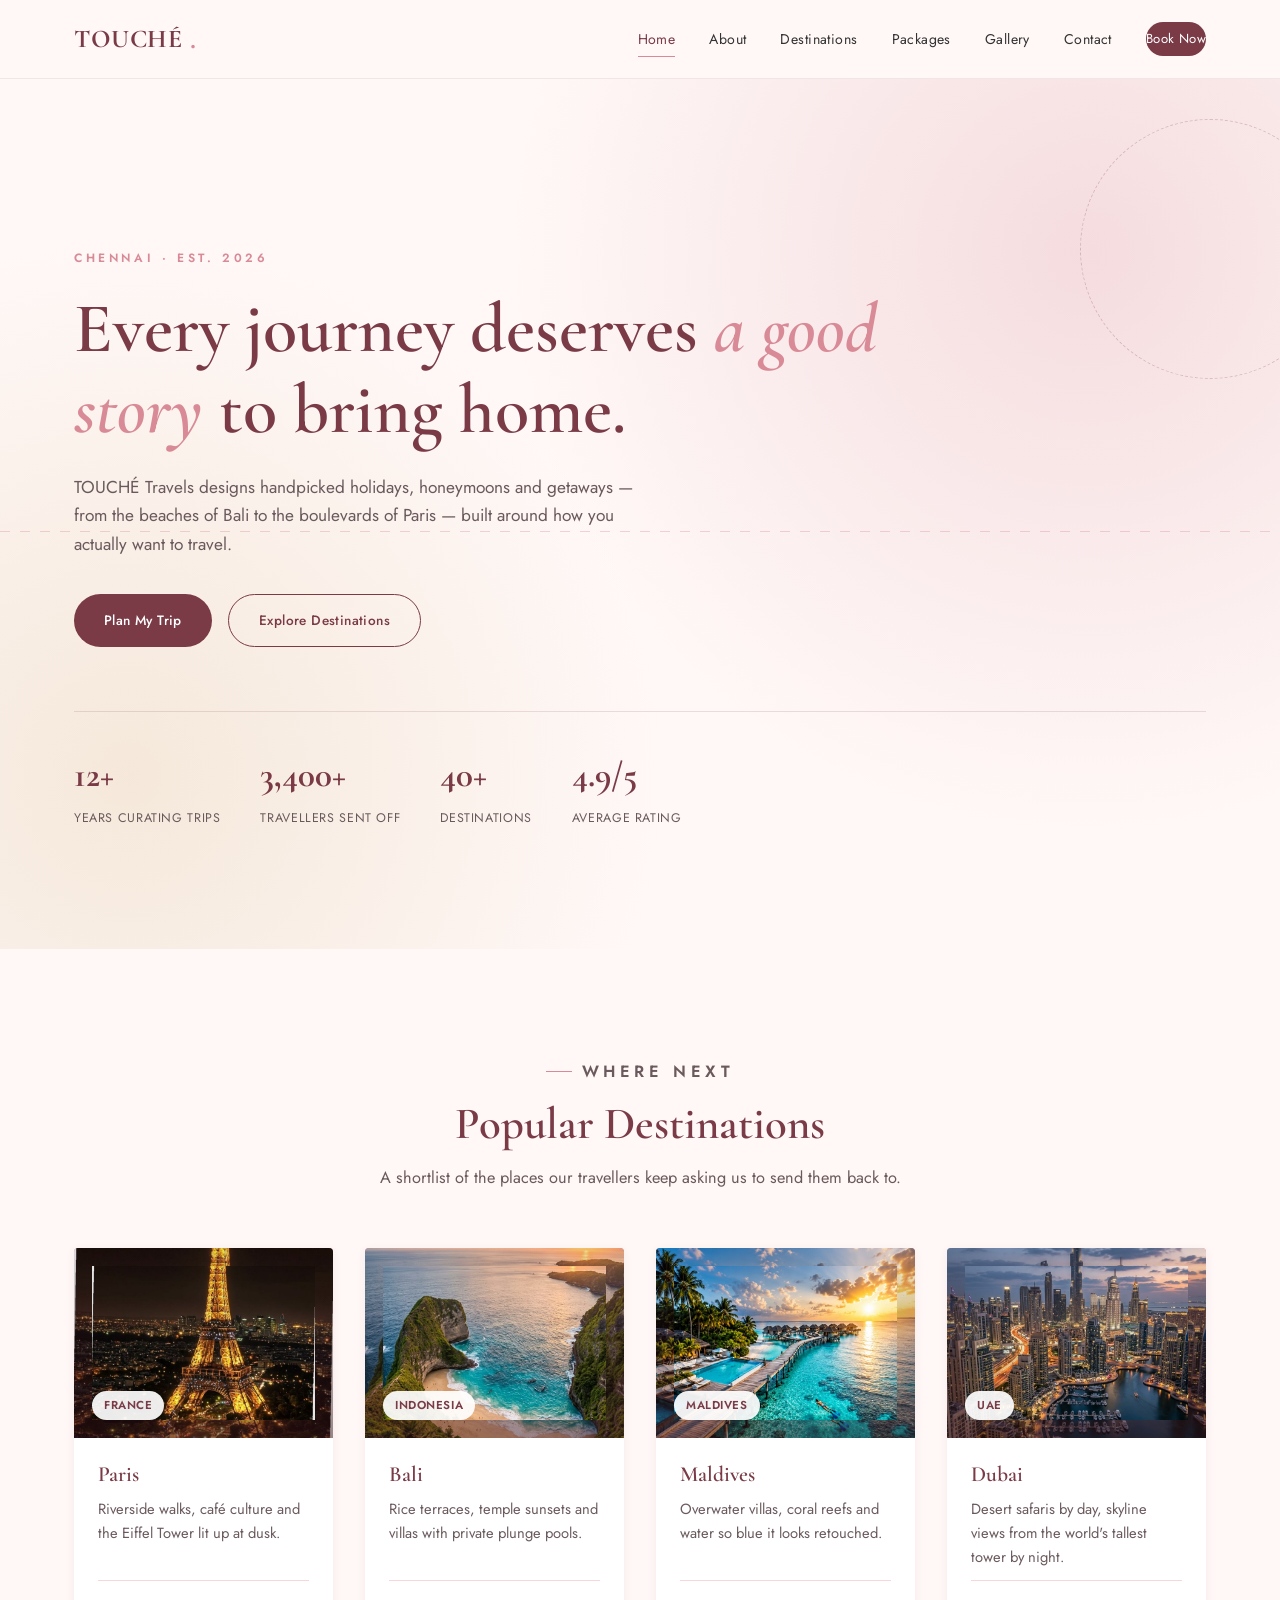
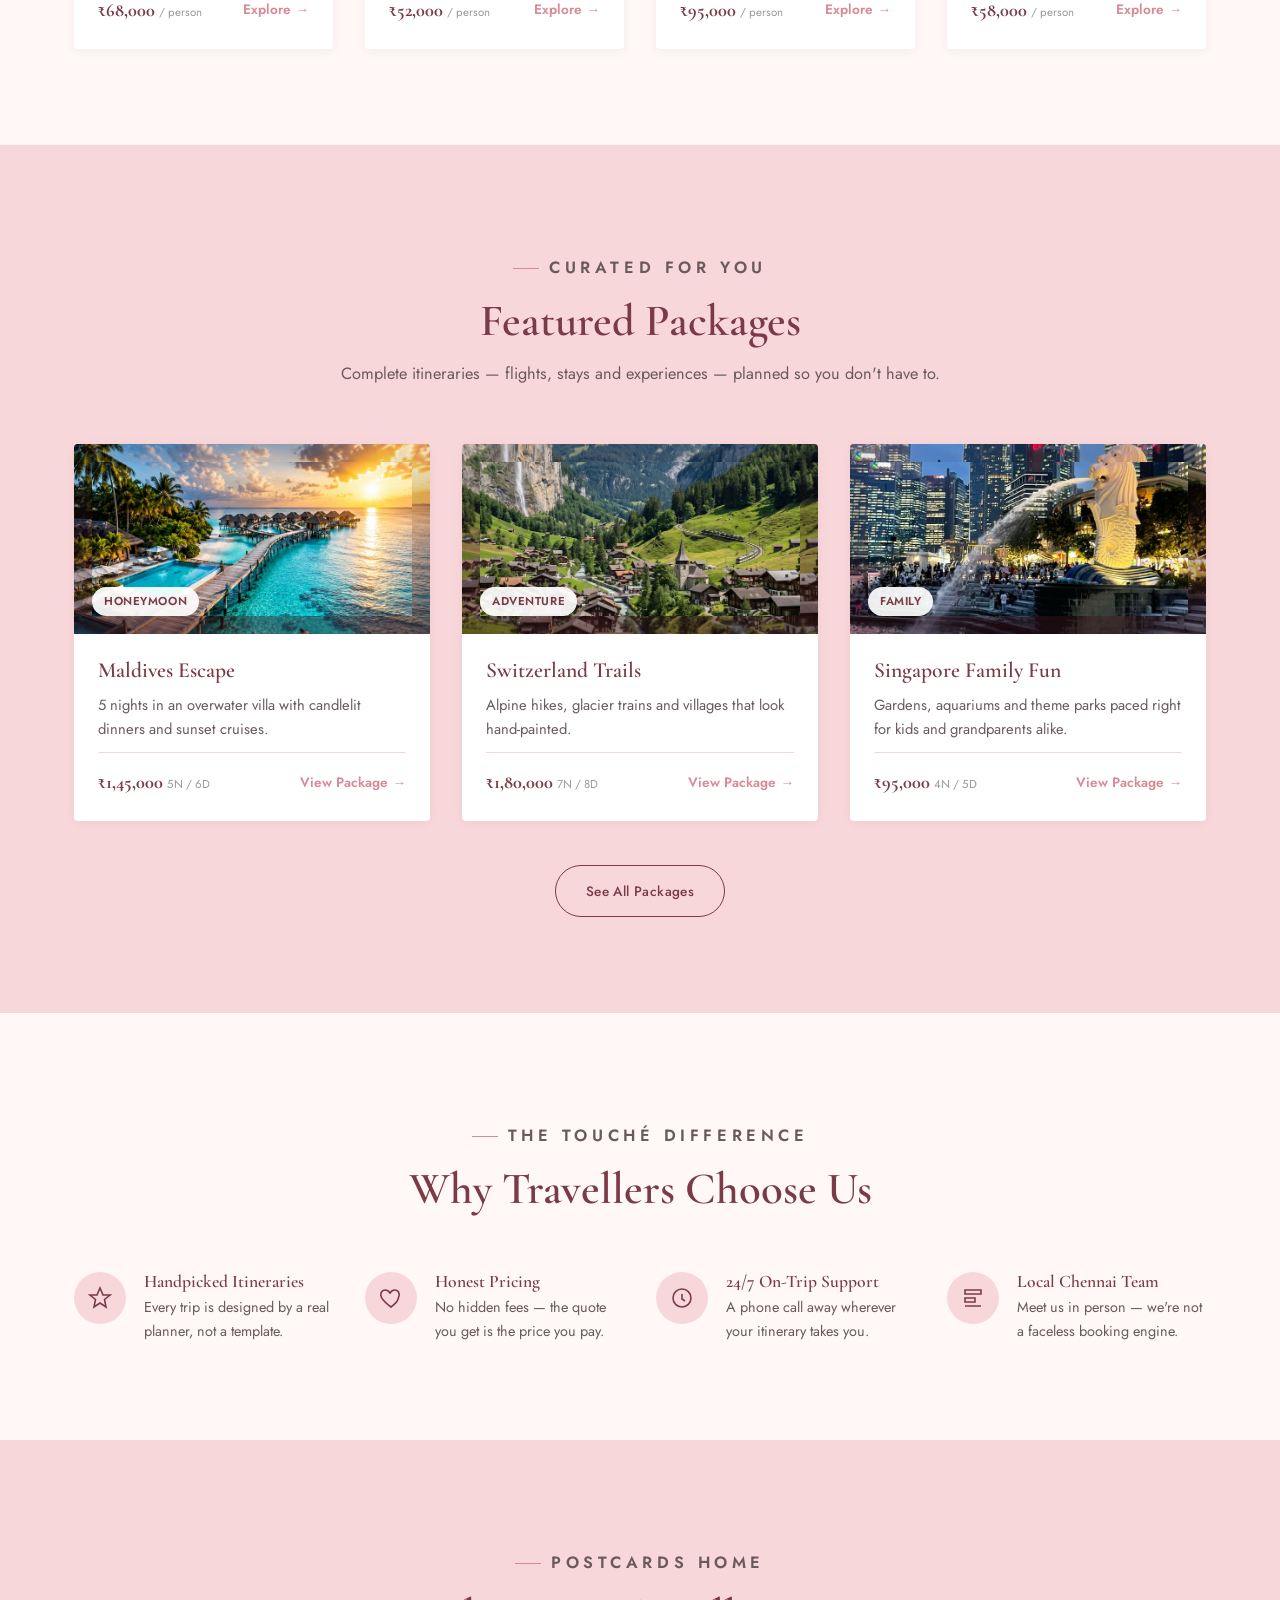
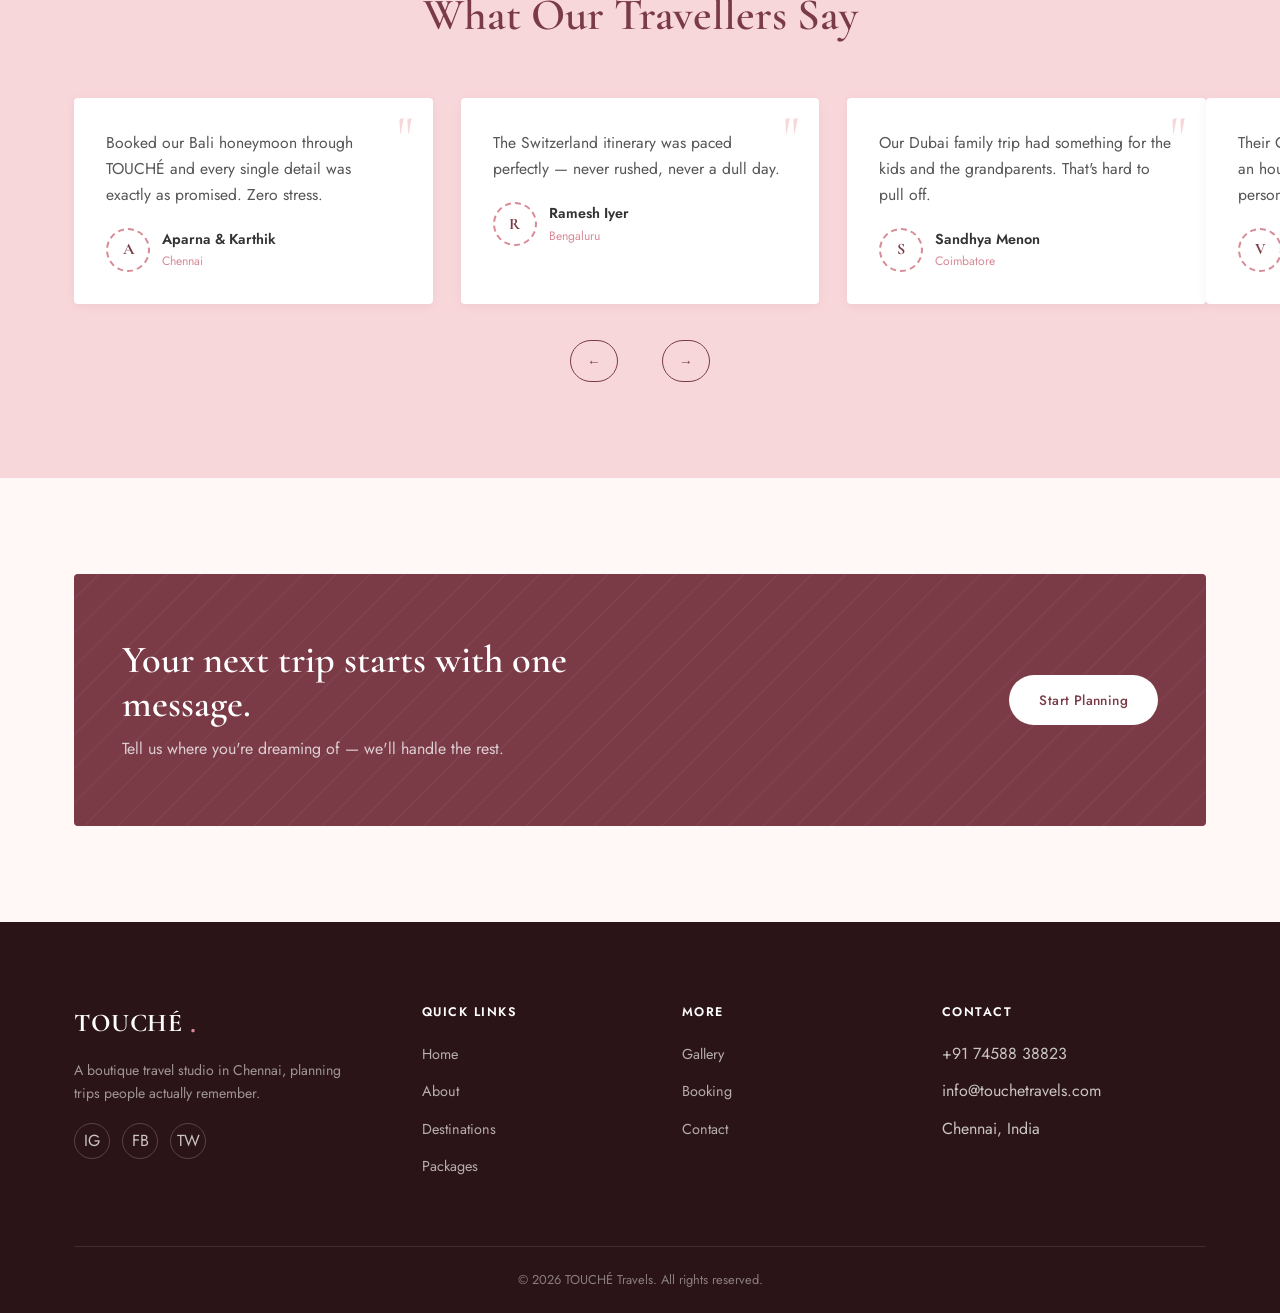
==== commit eed45127: "Added Tawk.to live chat" ====
--- a/index.html
+++ b/index.html
@@ -336,7 +336,7 @@
       <div class="footer-col">
         <h5>Contact</h5>
         <ul>
-          <li>+91 XXXXX XXXXX</li>
+          <li>+91 74588 38823</li>
           <li>info@touchetravels.com</li>
           <li>Chennai, India</li>
         </ul>
@@ -348,5 +348,20 @@
 
 <button class="scroll-top" aria-label="Scroll to top">↑</button>
 <script src="js/script.js"></script>
+
+<!--Start of Tawk.to Script-->
+<script type="text/javascript">
+var Tawk_API=Tawk_API||{}, Tawk_LoadStart=new Date();
+(function(){
+var s1=document.createElement("script"),s0=document.getElementsByTagName("script")[0];
+s1.async=true;
+s1.src='https://embed.tawk.to/6a47d2f22aaf551d42e2de69/1jsk901js';
+s1.charset='UTF-8';
+s1.setAttribute('crossorigin','*');
+s0.parentNode.insertBefore(s1,s0);
+})();
+</script>
+<!--End of Tawk.to Script-->
+
 </body>
 </html>
